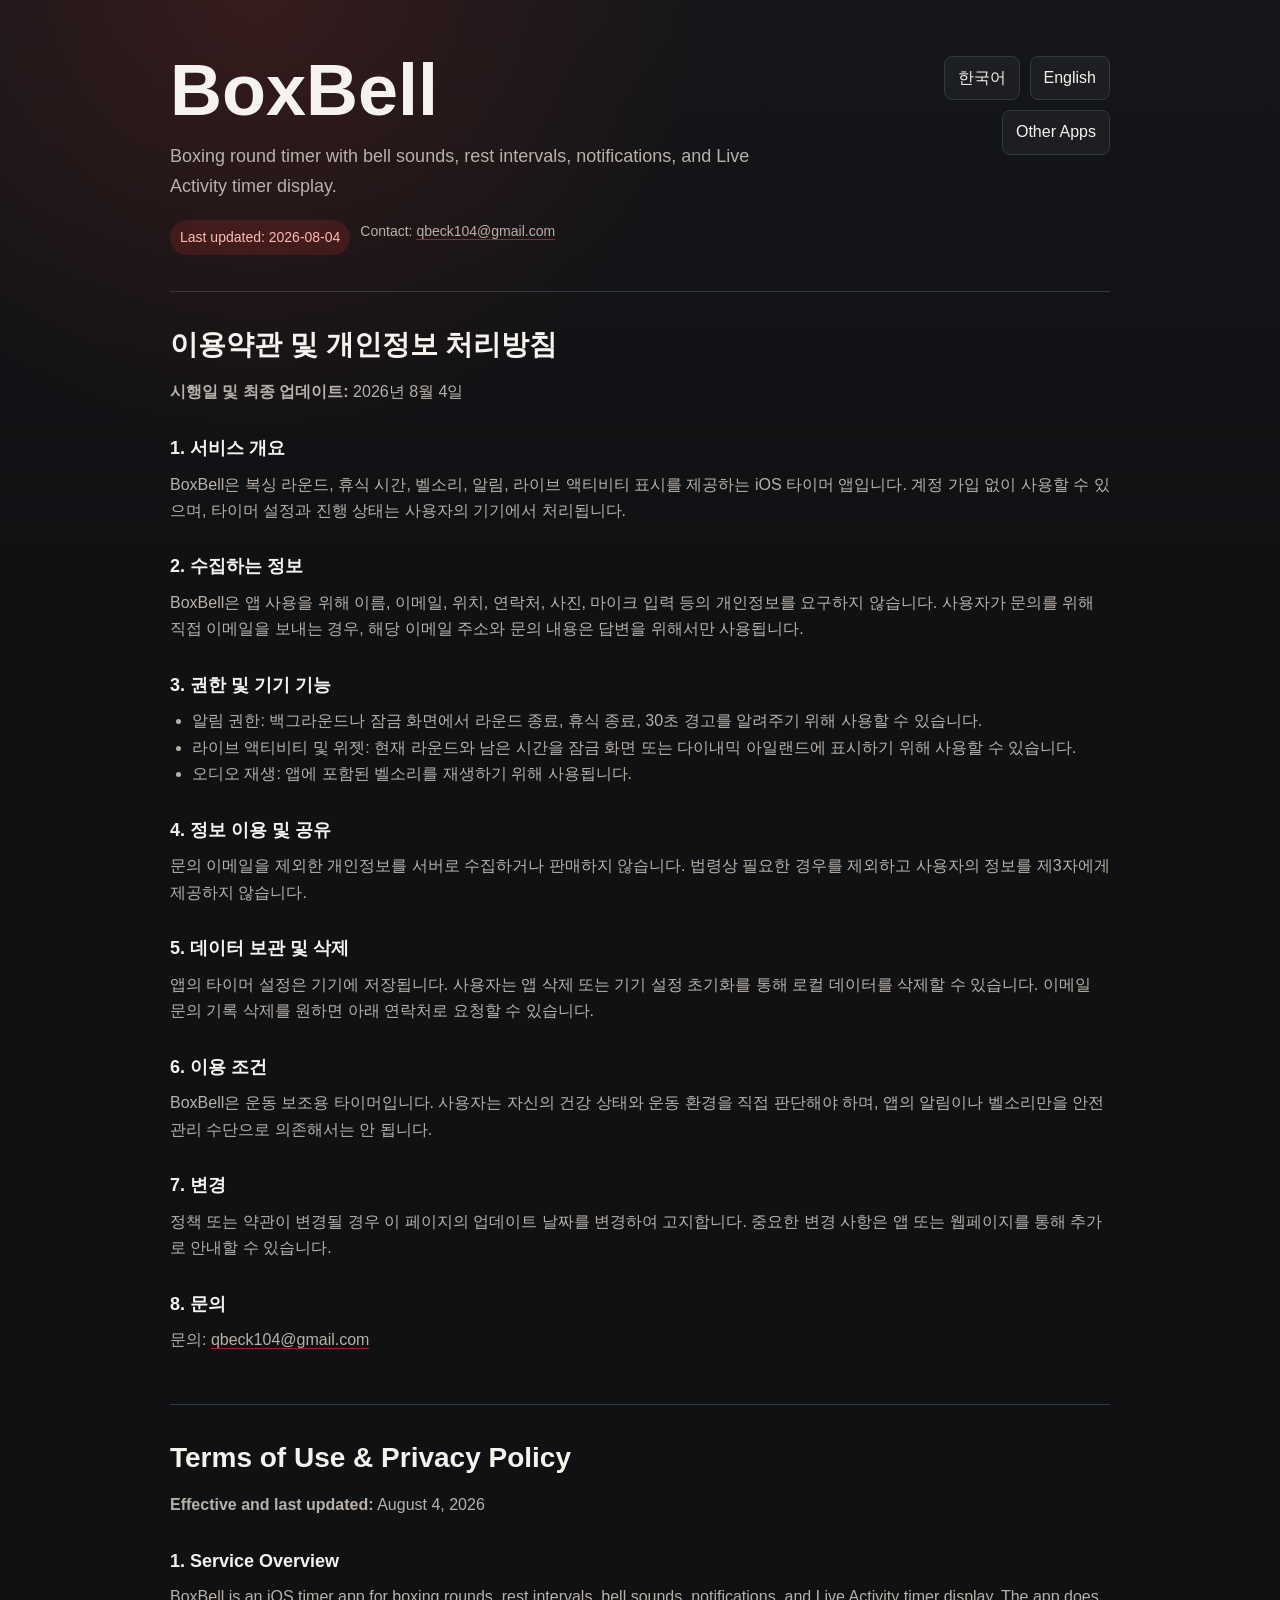
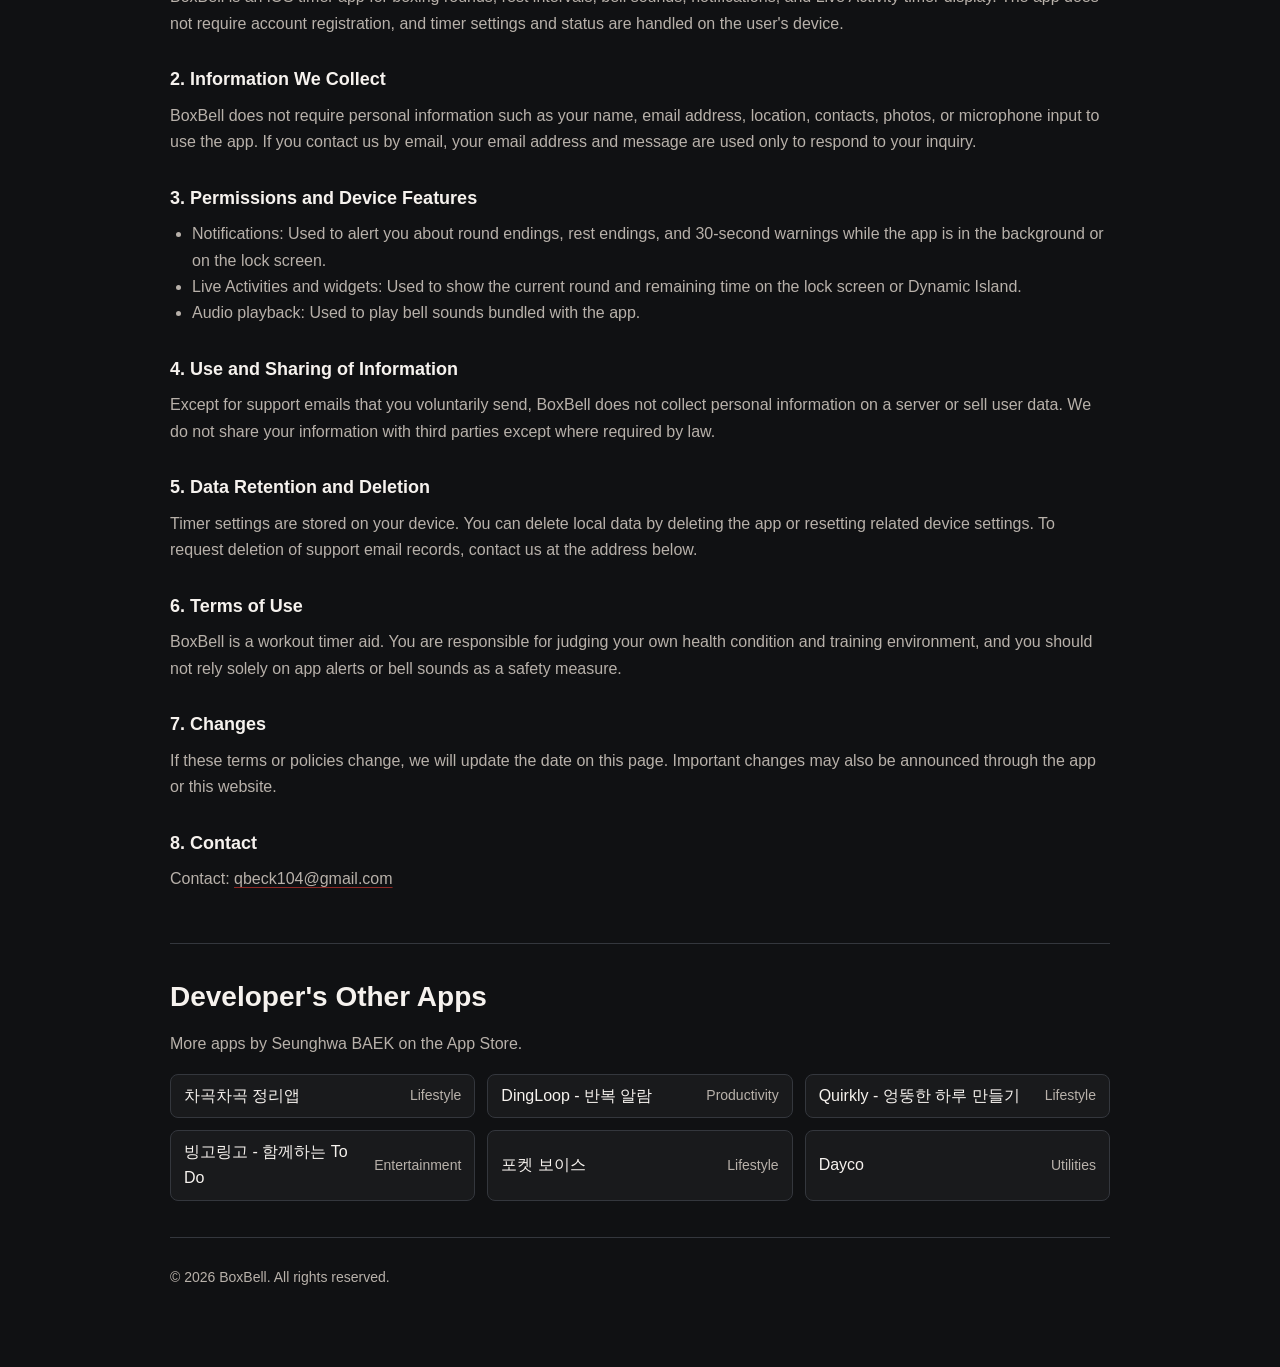
==== docs/index.html @ 19347a65 "Move policy page to GitHub Pages docs" ====
<!doctype html>
<html lang="ko">
<head>
  <meta charset="utf-8">
  <meta name="viewport" content="width=device-width, initial-scale=1">
  <title>BoxBell Terms & Policies</title>
  <meta name="description" content="BoxBell privacy policy, terms of use, and developer apps.">
  <style>
    :root {
      color-scheme: light dark;
      --bg: #101113;
      --panel: #191b1f;
      --text: #f6f2ee;
      --muted: #b8b1aa;
      --line: #34373d;
      --accent: #e5382f;
      --accent-soft: rgba(229, 56, 47, 0.16);
    }

    * {
      box-sizing: border-box;
    }

    body {
      margin: 0;
      font-family: -apple-system, BlinkMacSystemFont, "Segoe UI", sans-serif;
      line-height: 1.65;
      color: var(--text);
      background:
        radial-gradient(circle at 20% 0%, rgba(229, 56, 47, 0.16), transparent 28rem),
        linear-gradient(180deg, #151619 0%, var(--bg) 34rem);
    }

    a {
      color: inherit;
      text-decoration-color: rgba(229, 56, 47, 0.6);
      text-underline-offset: 0.2em;
    }

    .wrap {
      width: min(940px, calc(100% - 40px));
      margin: 0 auto;
      padding: 32px 0 64px;
    }

    header {
      display: flex;
      justify-content: space-between;
      gap: 24px;
      align-items: flex-start;
      padding: 24px 0 36px;
      border-bottom: 1px solid var(--line);
    }

    h1 {
      margin: 0;
      font-size: clamp(34px, 7vw, 72px);
      line-height: 0.95;
      letter-spacing: 0;
    }

    h2 {
      margin: 0 0 18px;
      font-size: 28px;
      line-height: 1.2;
    }

    h3 {
      margin: 28px 0 8px;
      font-size: 18px;
    }

    p, ul {
      margin: 0 0 14px;
      color: var(--muted);
    }

    ul {
      padding-left: 22px;
    }

    nav {
      display: flex;
      flex-wrap: wrap;
      justify-content: flex-end;
      gap: 10px;
    }

    nav a, .app-link {
      display: inline-flex;
      align-items: center;
      min-height: 40px;
      padding: 8px 13px;
      border: 1px solid var(--line);
      border-radius: 8px;
      background: rgba(255, 255, 255, 0.04);
      text-decoration: none;
    }

    section {
      padding: 36px 0;
      border-bottom: 1px solid var(--line);
    }

    .summary {
      max-width: 650px;
      margin-top: 18px;
      color: var(--muted);
      font-size: 18px;
    }

    .meta {
      display: flex;
      flex-wrap: wrap;
      gap: 10px;
      margin-top: 18px;
      color: var(--muted);
      font-size: 14px;
    }

    .pill {
      padding: 6px 10px;
      border-radius: 999px;
      background: var(--accent-soft);
      color: #ffbab5;
    }

    .grid {
      display: grid;
      grid-template-columns: repeat(auto-fit, minmax(240px, 1fr));
      gap: 12px;
      margin-top: 16px;
    }

    .app-link {
      justify-content: space-between;
      gap: 16px;
    }

    .app-link span {
      color: var(--muted);
      font-size: 14px;
    }

    footer {
      padding-top: 28px;
      color: var(--muted);
      font-size: 14px;
    }

    @media (max-width: 620px) {
      header {
        display: block;
      }

      nav {
        justify-content: flex-start;
        margin-top: 22px;
      }
    }
  </style>
</head>
<body>
  <main class="wrap">
    <header>
      <div>
        <h1>BoxBell</h1>
        <p class="summary">Boxing round timer with bell sounds, rest intervals, notifications, and Live Activity timer display.</p>
        <div class="meta">
          <span class="pill">Last updated: 2026-08-04</span>
          <span>Contact: <a href="mailto:qbeck104@gmail.com">qbeck104@gmail.com</a></span>
        </div>
      </div>
      <nav aria-label="Page sections">
        <a href="#ko">한국어</a>
        <a href="#en">English</a>
        <a href="#apps">Other Apps</a>
      </nav>
    </header>

    <section id="ko" lang="ko">
      <h2>이용약관 및 개인정보 처리방침</h2>
      <p><strong>시행일 및 최종 업데이트:</strong> 2026년 8월 4일</p>

      <h3>1. 서비스 개요</h3>
      <p>BoxBell은 복싱 라운드, 휴식 시간, 벨소리, 알림, 라이브 액티비티 표시를 제공하는 iOS 타이머 앱입니다. 계정 가입 없이 사용할 수 있으며, 타이머 설정과 진행 상태는 사용자의 기기에서 처리됩니다.</p>

      <h3>2. 수집하는 정보</h3>
      <p>BoxBell은 앱 사용을 위해 이름, 이메일, 위치, 연락처, 사진, 마이크 입력 등의 개인정보를 요구하지 않습니다. 사용자가 문의를 위해 직접 이메일을 보내는 경우, 해당 이메일 주소와 문의 내용은 답변을 위해서만 사용됩니다.</p>

      <h3>3. 권한 및 기기 기능</h3>
      <ul>
        <li>알림 권한: 백그라운드나 잠금 화면에서 라운드 종료, 휴식 종료, 30초 경고를 알려주기 위해 사용할 수 있습니다.</li>
        <li>라이브 액티비티 및 위젯: 현재 라운드와 남은 시간을 잠금 화면 또는 다이내믹 아일랜드에 표시하기 위해 사용할 수 있습니다.</li>
        <li>오디오 재생: 앱에 포함된 벨소리를 재생하기 위해 사용됩니다.</li>
      </ul>

      <h3>4. 정보 이용 및 공유</h3>
      <p>문의 이메일을 제외한 개인정보를 서버로 수집하거나 판매하지 않습니다. 법령상 필요한 경우를 제외하고 사용자의 정보를 제3자에게 제공하지 않습니다.</p>

      <h3>5. 데이터 보관 및 삭제</h3>
      <p>앱의 타이머 설정은 기기에 저장됩니다. 사용자는 앱 삭제 또는 기기 설정 초기화를 통해 로컬 데이터를 삭제할 수 있습니다. 이메일 문의 기록 삭제를 원하면 아래 연락처로 요청할 수 있습니다.</p>

      <h3>6. 이용 조건</h3>
      <p>BoxBell은 운동 보조용 타이머입니다. 사용자는 자신의 건강 상태와 운동 환경을 직접 판단해야 하며, 앱의 알림이나 벨소리만을 안전 관리 수단으로 의존해서는 안 됩니다.</p>

      <h3>7. 변경</h3>
      <p>정책 또는 약관이 변경될 경우 이 페이지의 업데이트 날짜를 변경하여 고지합니다. 중요한 변경 사항은 앱 또는 웹페이지를 통해 추가로 안내할 수 있습니다.</p>

      <h3>8. 문의</h3>
      <p>문의: <a href="mailto:qbeck104@gmail.com">qbeck104@gmail.com</a></p>
    </section>

    <section id="en" lang="en">
      <h2>Terms of Use & Privacy Policy</h2>
      <p><strong>Effective and last updated:</strong> August 4, 2026</p>

      <h3>1. Service Overview</h3>
      <p>BoxBell is an iOS timer app for boxing rounds, rest intervals, bell sounds, notifications, and Live Activity timer display. The app does not require account registration, and timer settings and status are handled on the user's device.</p>

      <h3>2. Information We Collect</h3>
      <p>BoxBell does not require personal information such as your name, email address, location, contacts, photos, or microphone input to use the app. If you contact us by email, your email address and message are used only to respond to your inquiry.</p>

      <h3>3. Permissions and Device Features</h3>
      <ul>
        <li>Notifications: Used to alert you about round endings, rest endings, and 30-second warnings while the app is in the background or on the lock screen.</li>
        <li>Live Activities and widgets: Used to show the current round and remaining time on the lock screen or Dynamic Island.</li>
        <li>Audio playback: Used to play bell sounds bundled with the app.</li>
      </ul>

      <h3>4. Use and Sharing of Information</h3>
      <p>Except for support emails that you voluntarily send, BoxBell does not collect personal information on a server or sell user data. We do not share your information with third parties except where required by law.</p>

      <h3>5. Data Retention and Deletion</h3>
      <p>Timer settings are stored on your device. You can delete local data by deleting the app or resetting related device settings. To request deletion of support email records, contact us at the address below.</p>

      <h3>6. Terms of Use</h3>
      <p>BoxBell is a workout timer aid. You are responsible for judging your own health condition and training environment, and you should not rely solely on app alerts or bell sounds as a safety measure.</p>

      <h3>7. Changes</h3>
      <p>If these terms or policies change, we will update the date on this page. Important changes may also be announced through the app or this website.</p>

      <h3>8. Contact</h3>
      <p>Contact: <a href="mailto:qbeck104@gmail.com">qbeck104@gmail.com</a></p>
    </section>

    <section id="apps">
      <h2>Developer's Other Apps</h2>
      <p>More apps by Seunghwa BAEK on the App Store.</p>
      <div class="grid">
        <a class="app-link" href="https://apps.apple.com/kr/app/%EC%B0%A8%EA%B3%A1%EC%B0%A8%EA%B3%A1-%EC%A0%95%EB%A6%AC%EC%95%B1/id6762077357?uo=4">차곡차곡 정리앱 <span>Lifestyle</span></a>
        <a class="app-link" href="https://apps.apple.com/kr/app/dingloop-%EB%B0%98%EB%B3%B5-%EC%95%8C%EB%9E%8C/id6775342468?uo=4">DingLoop - 반복 알람 <span>Productivity</span></a>
        <a class="app-link" href="https://apps.apple.com/kr/app/quirkly-%EC%97%89%EB%9A%B1%ED%95%9C-%ED%95%98%EB%A3%A8-%EB%A7%8C%EB%93%A4%EA%B8%B0/id6762527265?uo=4">Quirkly - 엉뚱한 하루 만들기 <span>Lifestyle</span></a>
        <a class="app-link" href="https://apps.apple.com/kr/app/%EB%B9%99%EA%B3%A0%EB%A7%81%EA%B3%A0-%ED%95%A8%EA%BB%98%ED%95%98%EB%8A%94-to-do/id6764120536?uo=4">빙고링고 - 함께하는 To Do <span>Entertainment</span></a>
        <a class="app-link" href="https://apps.apple.com/kr/app/%ED%8F%AC%EC%BC%93-%EB%B3%B4%EC%9D%B4%EC%8A%A4/id6776696067?uo=4">포켓 보이스 <span>Lifestyle</span></a>
        <a class="app-link" href="https://apps.apple.com/kr/app/dayco/id6789400504?uo=4">Dayco <span>Utilities</span></a>
      </div>
    </section>

    <footer>
      <p>© 2026 BoxBell. All rights reserved.</p>
    </footer>
  </main>
</body>
</html>
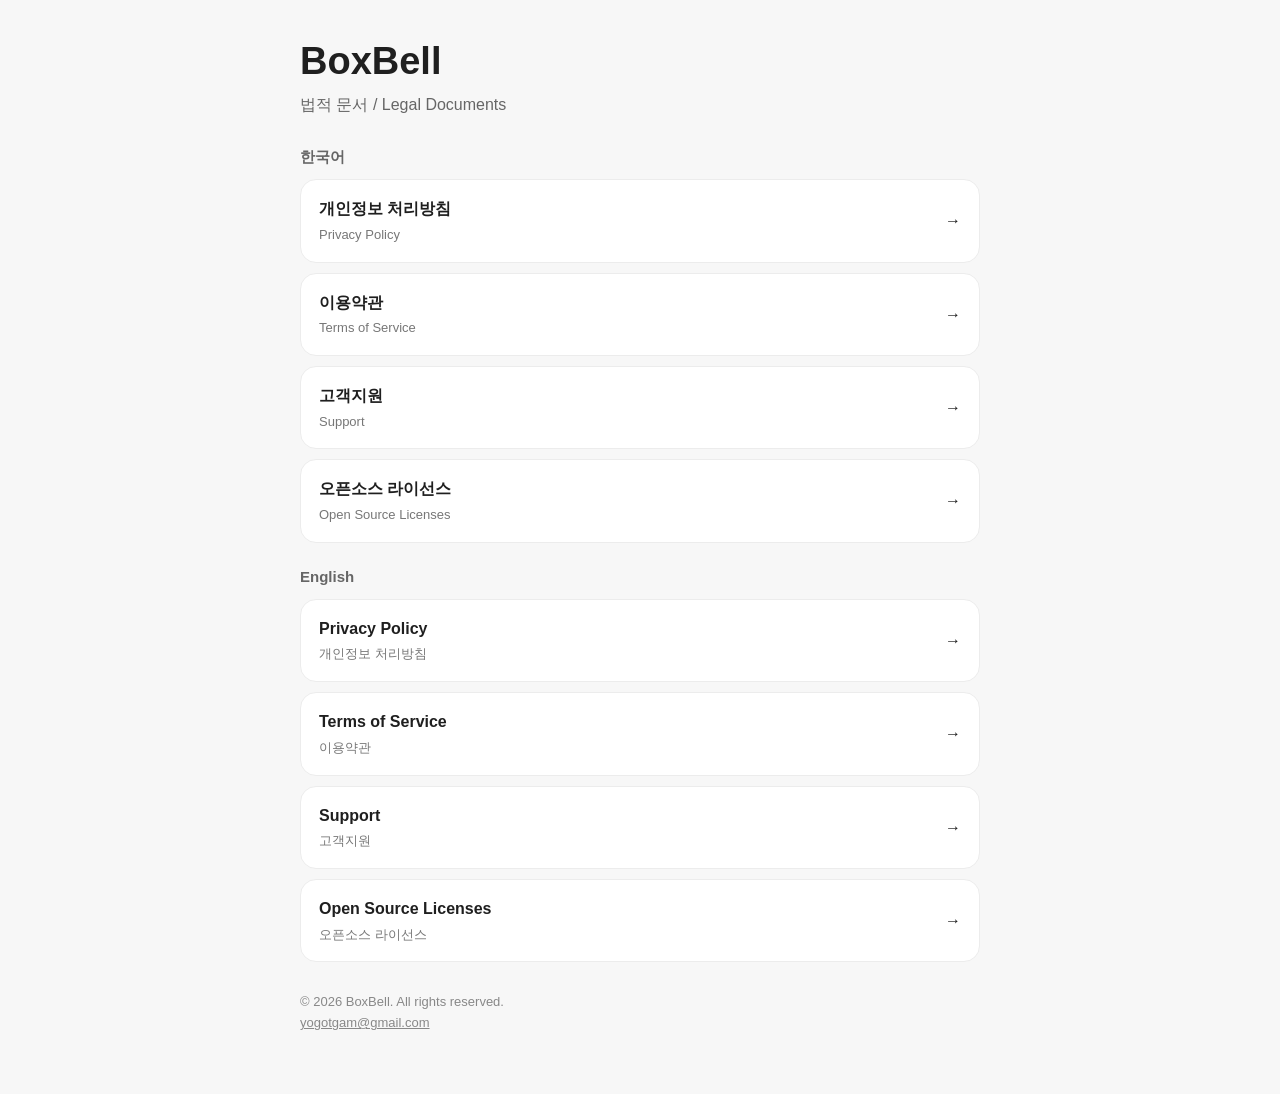
==== commit dbd0146c: "Restructure BoxBell legal pages" ====
--- a/docs/index.html
+++ b/docs/index.html
@@ -3,262 +3,57 @@
 <head>
   <meta charset="utf-8">
   <meta name="viewport" content="width=device-width, initial-scale=1">
-  <title>BoxBell Terms & Policies</title>
-  <meta name="description" content="BoxBell privacy policy, terms of use, and developer apps.">
-  <style>
-    :root {
-      color-scheme: light dark;
-      --bg: #101113;
-      --panel: #191b1f;
-      --text: #f6f2ee;
-      --muted: #b8b1aa;
-      --line: #34373d;
-      --accent: #e5382f;
-      --accent-soft: rgba(229, 56, 47, 0.16);
-    }
-
-    * {
-      box-sizing: border-box;
-    }
-
-    body {
-      margin: 0;
-      font-family: -apple-system, BlinkMacSystemFont, "Segoe UI", sans-serif;
-      line-height: 1.65;
-      color: var(--text);
-      background:
-        radial-gradient(circle at 20% 0%, rgba(229, 56, 47, 0.16), transparent 28rem),
-        linear-gradient(180deg, #151619 0%, var(--bg) 34rem);
-    }
-
-    a {
-      color: inherit;
-      text-decoration-color: rgba(229, 56, 47, 0.6);
-      text-underline-offset: 0.2em;
-    }
-
-    .wrap {
-      width: min(940px, calc(100% - 40px));
-      margin: 0 auto;
-      padding: 32px 0 64px;
-    }
-
-    header {
-      display: flex;
-      justify-content: space-between;
-      gap: 24px;
-      align-items: flex-start;
-      padding: 24px 0 36px;
-      border-bottom: 1px solid var(--line);
-    }
-
-    h1 {
-      margin: 0;
-      font-size: clamp(34px, 7vw, 72px);
-      line-height: 0.95;
-      letter-spacing: 0;
-    }
-
-    h2 {
-      margin: 0 0 18px;
-      font-size: 28px;
-      line-height: 1.2;
-    }
-
-    h3 {
-      margin: 28px 0 8px;
-      font-size: 18px;
-    }
-
-    p, ul {
-      margin: 0 0 14px;
-      color: var(--muted);
-    }
-
-    ul {
-      padding-left: 22px;
-    }
-
-    nav {
-      display: flex;
-      flex-wrap: wrap;
-      justify-content: flex-end;
-      gap: 10px;
-    }
-
-    nav a, .app-link {
-      display: inline-flex;
-      align-items: center;
-      min-height: 40px;
-      padding: 8px 13px;
-      border: 1px solid var(--line);
-      border-radius: 8px;
-      background: rgba(255, 255, 255, 0.04);
-      text-decoration: none;
-    }
-
-    section {
-      padding: 36px 0;
-      border-bottom: 1px solid var(--line);
-    }
-
-    .summary {
-      max-width: 650px;
-      margin-top: 18px;
-      color: var(--muted);
-      font-size: 18px;
-    }
-
-    .meta {
-      display: flex;
-      flex-wrap: wrap;
-      gap: 10px;
-      margin-top: 18px;
-      color: var(--muted);
-      font-size: 14px;
-    }
-
-    .pill {
-      padding: 6px 10px;
-      border-radius: 999px;
-      background: var(--accent-soft);
-      color: #ffbab5;
-    }
-
-    .grid {
-      display: grid;
-      grid-template-columns: repeat(auto-fit, minmax(240px, 1fr));
-      gap: 12px;
-      margin-top: 16px;
-    }
-
-    .app-link {
-      justify-content: space-between;
-      gap: 16px;
-    }
-
-    .app-link span {
-      color: var(--muted);
-      font-size: 14px;
-    }
-
-    footer {
-      padding-top: 28px;
-      color: var(--muted);
-      font-size: 14px;
-    }
-
-    @media (max-width: 620px) {
-      header {
-        display: block;
-      }
-
-      nav {
-        justify-content: flex-start;
-        margin-top: 22px;
-      }
-    }
-  </style>
+  <title>BoxBell</title>
+  <link rel="stylesheet" href="./styles.css">
 </head>
 <body>
   <main class="wrap">
-    <header>
-      <div>
-        <h1>BoxBell</h1>
-        <p class="summary">Boxing round timer with bell sounds, rest intervals, notifications, and Live Activity timer display.</p>
-        <div class="meta">
-          <span class="pill">Last updated: 2026-08-04</span>
-          <span>Contact: <a href="mailto:qbeck104@gmail.com">qbeck104@gmail.com</a></span>
-        </div>
-      </div>
-      <nav aria-label="Page sections">
-        <a href="#ko">한국어</a>
-        <a href="#en">English</a>
-        <a href="#apps">Other Apps</a>
-      </nav>
-    </header>
+    <h1>BoxBell</h1>
+    <p class="sub">법적 문서 / Legal Documents</p>
 
-    <section id="ko" lang="ko">
-      <h2>이용약관 및 개인정보 처리방침</h2>
-      <p><strong>시행일 및 최종 업데이트:</strong> 2026년 8월 4일</p>
-
-      <h3>1. 서비스 개요</h3>
-      <p>BoxBell은 복싱 라운드, 휴식 시간, 벨소리, 알림, 라이브 액티비티 표시를 제공하는 iOS 타이머 앱입니다. 계정 가입 없이 사용할 수 있으며, 타이머 설정과 진행 상태는 사용자의 기기에서 처리됩니다.</p>
-
-      <h3>2. 수집하는 정보</h3>
-      <p>BoxBell은 앱 사용을 위해 이름, 이메일, 위치, 연락처, 사진, 마이크 입력 등의 개인정보를 요구하지 않습니다. 사용자가 문의를 위해 직접 이메일을 보내는 경우, 해당 이메일 주소와 문의 내용은 답변을 위해서만 사용됩니다.</p>
-
-      <h3>3. 권한 및 기기 기능</h3>
-      <ul>
-        <li>알림 권한: 백그라운드나 잠금 화면에서 라운드 종료, 휴식 종료, 30초 경고를 알려주기 위해 사용할 수 있습니다.</li>
-        <li>라이브 액티비티 및 위젯: 현재 라운드와 남은 시간을 잠금 화면 또는 다이내믹 아일랜드에 표시하기 위해 사용할 수 있습니다.</li>
-        <li>오디오 재생: 앱에 포함된 벨소리를 재생하기 위해 사용됩니다.</li>
-      </ul>
-
-      <h3>4. 정보 이용 및 공유</h3>
-      <p>문의 이메일을 제외한 개인정보를 서버로 수집하거나 판매하지 않습니다. 법령상 필요한 경우를 제외하고 사용자의 정보를 제3자에게 제공하지 않습니다.</p>
-
-      <h3>5. 데이터 보관 및 삭제</h3>
-      <p>앱의 타이머 설정은 기기에 저장됩니다. 사용자는 앱 삭제 또는 기기 설정 초기화를 통해 로컬 데이터를 삭제할 수 있습니다. 이메일 문의 기록 삭제를 원하면 아래 연락처로 요청할 수 있습니다.</p>
-
-      <h3>6. 이용 조건</h3>
-      <p>BoxBell은 운동 보조용 타이머입니다. 사용자는 자신의 건강 상태와 운동 환경을 직접 판단해야 하며, 앱의 알림이나 벨소리만을 안전 관리 수단으로 의존해서는 안 됩니다.</p>
-
-      <h3>7. 변경</h3>
-      <p>정책 또는 약관이 변경될 경우 이 페이지의 업데이트 날짜를 변경하여 고지합니다. 중요한 변경 사항은 앱 또는 웹페이지를 통해 추가로 안내할 수 있습니다.</p>
-
-      <h3>8. 문의</h3>
-      <p>문의: <a href="mailto:qbeck104@gmail.com">qbeck104@gmail.com</a></p>
+    <section id="ko">
+      <h2>한국어</h2>
+      <a class="card" href="./privacy.html">
+        <div><div class="title">개인정보 처리방침</div><div class="en">Privacy Policy</div></div>
+        <span>→</span>
+      </a>
+      <a class="card" href="./terms.html">
+        <div><div class="title">이용약관</div><div class="en">Terms of Service</div></div>
+        <span>→</span>
+      </a>
+      <a class="card" href="./support.html">
+        <div><div class="title">고객지원</div><div class="en">Support</div></div>
+        <span>→</span>
+      </a>
+      <a class="card" href="./licenses.html">
+        <div><div class="title">오픈소스 라이선스</div><div class="en">Open Source Licenses</div></div>
+        <span>→</span>
+      </a>
     </section>
 
-    <section id="en" lang="en">
-      <h2>Terms of Use & Privacy Policy</h2>
-      <p><strong>Effective and last updated:</strong> August 4, 2026</p>
-
-      <h3>1. Service Overview</h3>
-      <p>BoxBell is an iOS timer app for boxing rounds, rest intervals, bell sounds, notifications, and Live Activity timer display. The app does not require account registration, and timer settings and status are handled on the user's device.</p>
-
-      <h3>2. Information We Collect</h3>
-      <p>BoxBell does not require personal information such as your name, email address, location, contacts, photos, or microphone input to use the app. If you contact us by email, your email address and message are used only to respond to your inquiry.</p>
-
-      <h3>3. Permissions and Device Features</h3>
-      <ul>
-        <li>Notifications: Used to alert you about round endings, rest endings, and 30-second warnings while the app is in the background or on the lock screen.</li>
-        <li>Live Activities and widgets: Used to show the current round and remaining time on the lock screen or Dynamic Island.</li>
-        <li>Audio playback: Used to play bell sounds bundled with the app.</li>
-      </ul>
-
-      <h3>4. Use and Sharing of Information</h3>
-      <p>Except for support emails that you voluntarily send, BoxBell does not collect personal information on a server or sell user data. We do not share your information with third parties except where required by law.</p>
-
-      <h3>5. Data Retention and Deletion</h3>
-      <p>Timer settings are stored on your device. You can delete local data by deleting the app or resetting related device settings. To request deletion of support email records, contact us at the address below.</p>
-
-      <h3>6. Terms of Use</h3>
-      <p>BoxBell is a workout timer aid. You are responsible for judging your own health condition and training environment, and you should not rely solely on app alerts or bell sounds as a safety measure.</p>
-
-      <h3>7. Changes</h3>
-      <p>If these terms or policies change, we will update the date on this page. Important changes may also be announced through the app or this website.</p>
-
-      <h3>8. Contact</h3>
-      <p>Contact: <a href="mailto:qbeck104@gmail.com">qbeck104@gmail.com</a></p>
-    </section>
-
-    <section id="apps">
-      <h2>Developer's Other Apps</h2>
-      <p>More apps by Seunghwa BAEK on the App Store.</p>
-      <div class="grid">
-        <a class="app-link" href="https://apps.apple.com/kr/app/%EC%B0%A8%EA%B3%A1%EC%B0%A8%EA%B3%A1-%EC%A0%95%EB%A6%AC%EC%95%B1/id6762077357?uo=4">차곡차곡 정리앱 <span>Lifestyle</span></a>
-        <a class="app-link" href="https://apps.apple.com/kr/app/dingloop-%EB%B0%98%EB%B3%B5-%EC%95%8C%EB%9E%8C/id6775342468?uo=4">DingLoop - 반복 알람 <span>Productivity</span></a>
-        <a class="app-link" href="https://apps.apple.com/kr/app/quirkly-%EC%97%89%EB%9A%B1%ED%95%9C-%ED%95%98%EB%A3%A8-%EB%A7%8C%EB%93%A4%EA%B8%B0/id6762527265?uo=4">Quirkly - 엉뚱한 하루 만들기 <span>Lifestyle</span></a>
-        <a class="app-link" href="https://apps.apple.com/kr/app/%EB%B9%99%EA%B3%A0%EB%A7%81%EA%B3%A0-%ED%95%A8%EA%BB%98%ED%95%98%EB%8A%94-to-do/id6764120536?uo=4">빙고링고 - 함께하는 To Do <span>Entertainment</span></a>
-        <a class="app-link" href="https://apps.apple.com/kr/app/%ED%8F%AC%EC%BC%93-%EB%B3%B4%EC%9D%B4%EC%8A%A4/id6776696067?uo=4">포켓 보이스 <span>Lifestyle</span></a>
-        <a class="app-link" href="https://apps.apple.com/kr/app/dayco/id6789400504?uo=4">Dayco <span>Utilities</span></a>
-      </div>
+    <section id="en" class="language-section">
+      <h2>English</h2>
+      <a class="card" href="./en/privacy.html">
+        <div><div class="title">Privacy Policy</div><div class="en">개인정보 처리방침</div></div>
+        <span>→</span>
+      </a>
+      <a class="card" href="./en/terms.html">
+        <div><div class="title">Terms of Service</div><div class="en">이용약관</div></div>
+        <span>→</span>
+      </a>
+      <a class="card" href="./en/support.html">
+        <div><div class="title">Support</div><div class="en">고객지원</div></div>
+        <span>→</span>
+      </a>
+      <a class="card" href="./en/licenses.html">
+        <div><div class="title">Open Source Licenses</div><div class="en">오픈소스 라이선스</div></div>
+        <span>→</span>
+      </a>
     </section>
 
     <footer>
-      <p>© 2026 BoxBell. All rights reserved.</p>
+      © 2026 BoxBell. All rights reserved.<br>
+      <a href="mailto:yogotgam@gmail.com">yogotgam@gmail.com</a>
     </footer>
   </main>
 </body>
--- a/docs/styles.css
+++ b/docs/styles.css
@@ -0,0 +1,141 @@
+:root {
+  color-scheme: light;
+  --background: #f7f7f7;
+  --surface: #ffffff;
+  --text: #1f1f1f;
+  --muted: #666666;
+  --line: #ececec;
+}
+
+body {
+  margin: 0;
+  background: var(--background);
+  color: var(--text);
+  font-family: -apple-system, BlinkMacSystemFont, "SF Pro Text", "Noto Sans KR", sans-serif;
+  line-height: 1.6;
+}
+
+.wrap {
+  max-width: 680px;
+  margin: 0 auto;
+  padding: 40px 20px 60px;
+}
+
+.document {
+  max-width: 860px;
+  padding-top: 28px;
+  padding-bottom: 70px;
+}
+
+.narrow {
+  max-width: 760px;
+}
+
+h1 {
+  margin: 0 0 8px;
+  font-size: 38px;
+  line-height: 1.15;
+  letter-spacing: 0;
+}
+
+.document h1 {
+  margin-bottom: 6px;
+  font-size: 30px;
+}
+
+h2 {
+  margin: 0 0 10px;
+  color: var(--muted);
+  font-size: 15px;
+  letter-spacing: 0;
+}
+
+.document h2 {
+  margin-top: 24px;
+  margin-bottom: 8px;
+  color: var(--text);
+  font-size: 18px;
+}
+
+p {
+  margin: 0 0 12px;
+}
+
+ul {
+  padding-left: 20px;
+}
+
+a {
+  color: inherit;
+}
+
+.sub {
+  margin: 0 0 28px;
+  color: var(--muted);
+}
+
+.language-section {
+  margin-top: 22px;
+}
+
+.card {
+  display: flex;
+  align-items: center;
+  justify-content: space-between;
+  padding: 16px 18px;
+  margin: 10px 0;
+  border: 1px solid var(--line);
+  border-radius: 16px;
+  background: var(--surface);
+  color: inherit;
+  text-decoration: none;
+}
+
+.card:hover {
+  border-color: #d7d7d7;
+}
+
+.title {
+  font-size: 16px;
+  font-weight: 700;
+}
+
+.en {
+  margin-top: 3px;
+  color: #777777;
+  font-size: 13px;
+}
+
+.top {
+  margin-bottom: 18px;
+}
+
+.back {
+  color: #444444;
+  text-decoration: none;
+}
+
+.panel {
+  padding: 24px;
+  border: 1px solid var(--line);
+  border-radius: 16px;
+  background: var(--surface);
+}
+
+.date,
+.foot {
+  color: var(--muted);
+  font-size: 14px;
+}
+
+.mail {
+  display: inline-block;
+  margin-top: 8px;
+  font-weight: 700;
+}
+
+footer {
+  margin-top: 30px;
+  color: #888888;
+  font-size: 13px;
+}
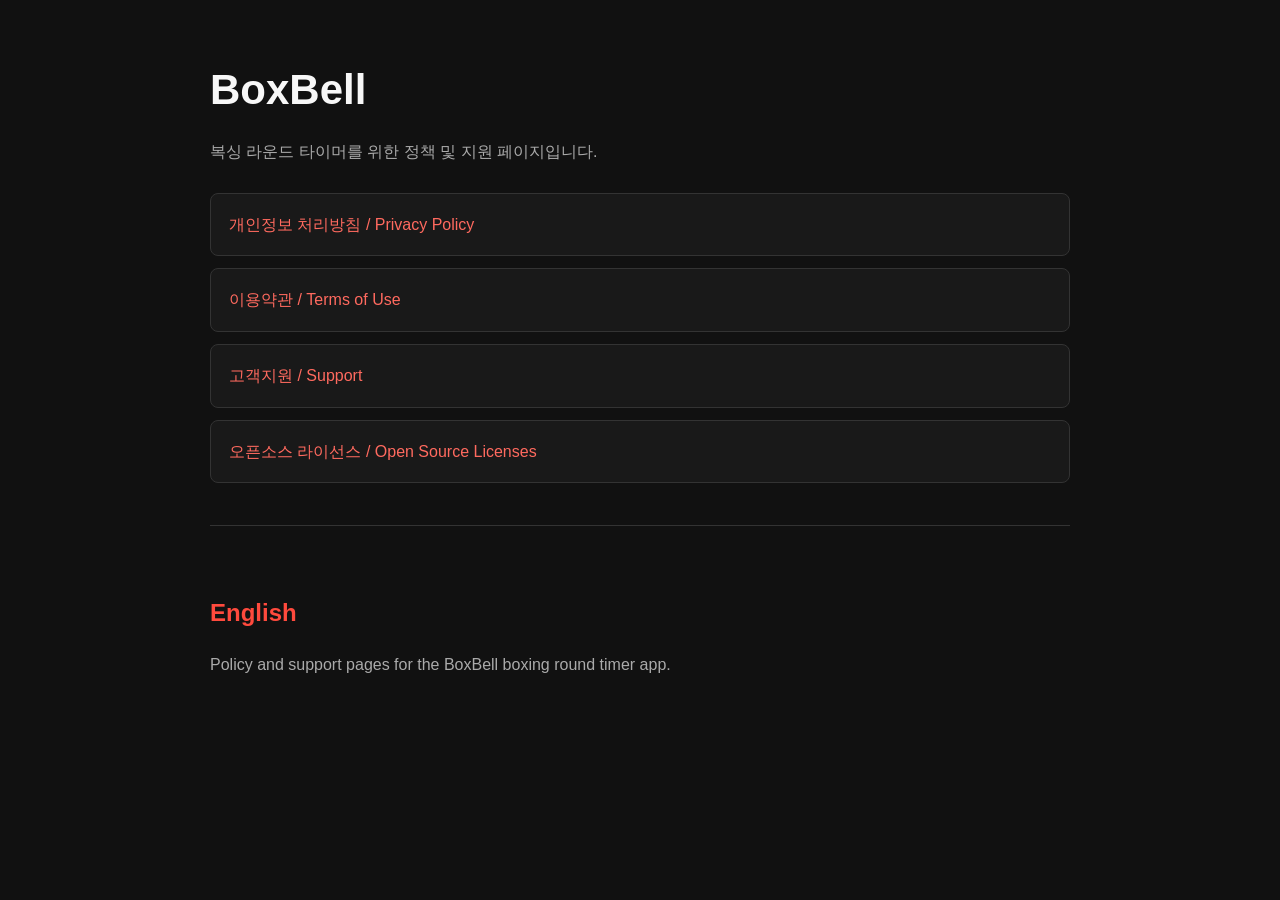
==== commit 867345d2: "Prepare BoxBell for App Store release" ====
--- a/docs/index.html
+++ b/docs/index.html
@@ -3,58 +3,30 @@
 <head>
   <meta charset="utf-8">
   <meta name="viewport" content="width=device-width, initial-scale=1">
-  <title>BoxBell</title>
-  <link rel="stylesheet" href="./styles.css">
+  <title>BoxBell Policies</title>
+  <style>
+    body{margin:0;font-family:-apple-system,BlinkMacSystemFont,"Segoe UI",sans-serif;background:#111;color:#f7f7f7;line-height:1.6}
+    main{max-width:860px;margin:0 auto;padding:56px 22px}
+    h1{font-size:42px;margin:0 0 8px} h2{margin-top:40px;color:#ff4a3d}
+    a{color:#ff6a5f;text-decoration:none}.grid{display:grid;gap:12px;margin-top:28px}
+    .card{display:block;border:1px solid #333;border-radius:8px;padding:18px;background:#191919}
+    .muted{color:#aaa}.lang{margin-top:42px;border-top:1px solid #333;padding-top:28px}
+  </style>
 </head>
 <body>
-  <main class="wrap">
-    <h1>BoxBell</h1>
-    <p class="sub">법적 문서 / Legal Documents</p>
-
-    <section id="ko">
-      <h2>한국어</h2>
-      <a class="card" href="./privacy.html">
-        <div><div class="title">개인정보 처리방침</div><div class="en">Privacy Policy</div></div>
-        <span>→</span>
-      </a>
-      <a class="card" href="./terms.html">
-        <div><div class="title">이용약관</div><div class="en">Terms of Service</div></div>
-        <span>→</span>
-      </a>
-      <a class="card" href="./support.html">
-        <div><div class="title">고객지원</div><div class="en">Support</div></div>
-        <span>→</span>
-      </a>
-      <a class="card" href="./licenses.html">
-        <div><div class="title">오픈소스 라이선스</div><div class="en">Open Source Licenses</div></div>
-        <span>→</span>
-      </a>
-    </section>
-
-    <section id="en" class="language-section">
-      <h2>English</h2>
-      <a class="card" href="./en/privacy.html">
-        <div><div class="title">Privacy Policy</div><div class="en">개인정보 처리방침</div></div>
-        <span>→</span>
-      </a>
-      <a class="card" href="./en/terms.html">
-        <div><div class="title">Terms of Service</div><div class="en">이용약관</div></div>
-        <span>→</span>
-      </a>
-      <a class="card" href="./en/support.html">
-        <div><div class="title">Support</div><div class="en">고객지원</div></div>
-        <span>→</span>
-      </a>
-      <a class="card" href="./en/licenses.html">
-        <div><div class="title">Open Source Licenses</div><div class="en">오픈소스 라이선스</div></div>
-        <span>→</span>
-      </a>
-    </section>
-
-    <footer>
-      © 2026 BoxBell. All rights reserved.<br>
-      <a href="mailto:yogotgam@gmail.com">yogotgam@gmail.com</a>
-    </footer>
-  </main>
+<main>
+  <h1>BoxBell</h1>
+  <p class="muted">복싱 라운드 타이머를 위한 정책 및 지원 페이지입니다.</p>
+  <div class="grid">
+    <a class="card" href="privacy.html">개인정보 처리방침 / Privacy Policy</a>
+    <a class="card" href="terms.html">이용약관 / Terms of Use</a>
+    <a class="card" href="support.html">고객지원 / Support</a>
+    <a class="card" href="licenses.html">오픈소스 라이선스 / Open Source Licenses</a>
+  </div>
+  <section class="lang">
+    <h2>English</h2>
+    <p class="muted">Policy and support pages for the BoxBell boxing round timer app.</p>
+  </section>
+</main>
 </body>
 </html>
